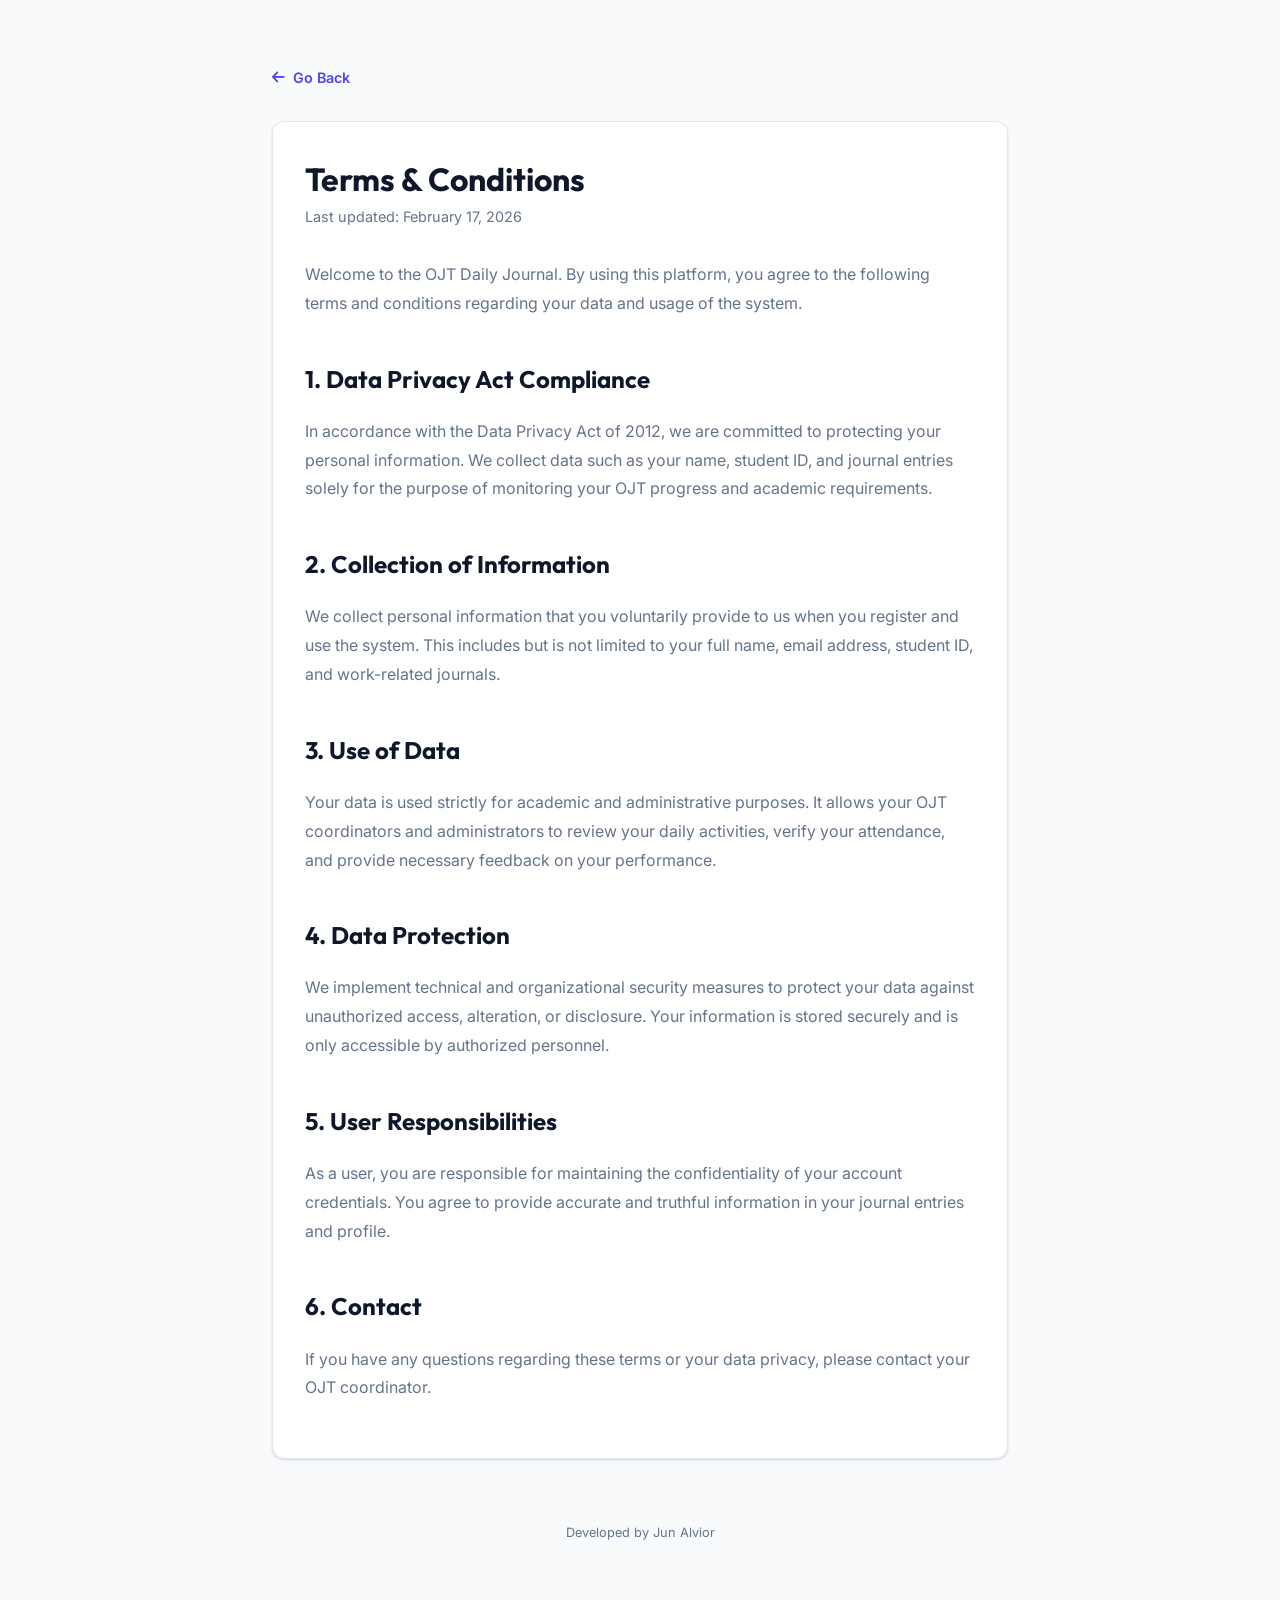
==== ojt-journals-main/terms.html @ 6db8e47f "si mj ampogi" ====
<!DOCTYPE html>
<html lang="en">
<head>
    <meta charset="UTF-8">
    <meta name="viewport" content="width=device-width, initial-scale=1.0">
    <title>Terms & Conditions | OJT Daily Journal</title>
    <link rel="stylesheet" href="system-script/styles.css">
    <link rel="stylesheet" href="https://cdnjs.cloudflare.com/ajax/libs/font-awesome/6.4.0/css/all.min.css">
    <style>
        .terms-container {
            max-width: 800px;
            margin: 4rem auto;
            padding: 0 2rem;
        }
        .terms-content {
            line-height: 1.8;
            color: var(--text);
        }
        .terms-content h2 {
            margin-top: 2.5rem;
            margin-bottom: 1rem;
            font-size: 1.5rem;
        }
        .terms-content p {
            margin-bottom: 1.5rem;
            color: var(--text-muted);
        }
        .back-link {
            display: inline-flex;
            align-items: center;
            gap: 0.5rem;
            color: var(--primary);
            text-decoration: none;
            font-weight: 600;
            margin-bottom: 2rem;
            font-size: 0.9rem;
        }
        .back-link:hover {
            text-decoration: underline;
        }
    </style>
</head>
<body>
    <div class="terms-container animate-fade">
        <a href="index.html" onclick="if(window.history.length > 1) { history.back(); return false; }" class="back-link">
            <i class="fas fa-arrow-left"></i> Go Back
        </a>
        
        <div class="glass-card">
            <h1>Terms & Conditions</h1>
            <p style="color: var(--text-muted); font-size: 0.9rem; margin-bottom: 2rem;">Last updated: February 17, 2026</p>

            <div class="terms-content">
                <p>Welcome to the OJT Daily Journal. By using this platform, you agree to the following terms and conditions regarding your data and usage of the system.</p>

                <h2>1. Data Privacy Act Compliance</h2>
                <p>In accordance with the Data Privacy Act of 2012, we are committed to protecting your personal information. We collect data such as your name, student ID, and journal entries solely for the purpose of monitoring your OJT progress and academic requirements.</p>

                <h2>2. Collection of Information</h2>
                <p>We collect personal information that you voluntarily provide to us when you register and use the system. This includes but is not limited to your full name, email address, student ID, and work-related journals.</p>

                <h2>3. Use of Data</h2>
                <p>Your data is used strictly for academic and administrative purposes. It allows your OJT coordinators and administrators to review your daily activities, verify your attendance, and provide necessary feedback on your performance.</p>

                <h2>4. Data Protection</h2>
                <p>We implement technical and organizational security measures to protect your data against unauthorized access, alteration, or disclosure. Your information is stored securely and is only accessible by authorized personnel.</p>

                <h2>5. User Responsibilities</h2>
                <p>As a user, you are responsible for maintaining the confidentiality of your account credentials. You agree to provide accurate and truthful information in your journal entries and profile.</p>

                <h2>6. Contact</h2>
                <p>If you have any questions regarding these terms or your data privacy, please contact your OJT coordinator.</p>
            </div>
        </div>

        <footer style="margin-top: 4rem; text-align: center; padding-bottom: 4rem;">
            <p style="font-size: 0.8rem; color: var(--text-muted);">Developed by Jun Alvior</p>
        </footer>
    </div>
</body>
</html>
---- ojt-journals-main/system-script/styles.css ----
@import url('https://fonts.googleapis.com/css2?family=Inter:wght@300;400;500;600;700&family=Outfit:wght@400;600;800&display=swap');

:root {
    --primary: #4f46e5;
    --primary-dark: #3730a3;
    --secondary: #ec4899;
    --accent: #6366f1;
    --background: #f8fafc;
    --card: #ffffff;
    --text: #0f172a;
    --text-muted: #64748b;
    --border: #e2e8f0;
    --success: #10b981;
    --warning: #f59e0b;
    --danger: #ef4444;
}

* {
    margin: 0;
    padding: 0;
    box-sizing: border-box;
}

body {
    font-family: 'Inter', sans-serif;
    background-color: var(--background);
    color: var(--text);
    line-height: 1.6;
    overflow-x: hidden;
    min-height: 100vh;
}

h1,
h2,
h3,
h4 {
    font-family: 'Outfit', sans-serif;
    font-weight: 700;
    color: var(--text);
}

.glass-card {
    background: var(--card);
    border: 1px solid var(--border);
    border-radius: 0.75rem;
    padding: 2rem;
    box-shadow: 0 1px 3px 0 rgba(0, 0, 0, 0.1), 0 1px 2px 0 rgba(0, 0, 0, 0.06);
}

.btn {
    display: inline-flex;
    align-items: center;
    justify-content: center;
    padding: 0.625rem 1.25rem;
    border-radius: 0.5rem;
    font-weight: 600;
    transition: all 0.2s cubic-bezier(0.4, 0, 0.2, 1);
    cursor: pointer;
    border: none;
    font-family: 'Inter', sans-serif;
    gap: 0.5rem;
    font-size: 0.875rem;
}

.btn-primary {
    background-color: var(--primary);
    color: white;
}

.btn-primary:hover {
    background-color: var(--primary-dark);
    transform: translateY(-1px);
}

.btn-outline {
    background: white;
    border: 1px solid var(--border);
    color: var(--text);
}

.btn-outline:hover {
    background: var(--background);
    border-color: var(--text-muted);
}

.input-group {
    margin-bottom: 1.25rem;
}

label {
    display: block;
    margin-bottom: 0.375rem;
    font-size: 0.875rem;
    font-weight: 500;
    color: var(--text);
}

input,
textarea,
select {
    width: 100%;
    padding: 0.625rem 0.875rem;
    background: #ffffff;
    border: 1px solid var(--border);
    border-radius: 0.5rem;
    color: var(--text);
    font-family: 'Inter', sans-serif;
    transition: all 0.2s;
    font-size: 0.875rem;
}

input:focus,
textarea:focus,
select:focus {
    outline: none;
    border-color: var(--primary);
    box-shadow: 0 0 0 3px rgba(79, 70, 229, 0.1);
}

.nav {
    display: flex;
    justify-content: space-between;
    align-items: center;
    padding: 1rem 2rem;
    position: sticky;
    top: 0;
    z-index: 100;
    background: rgba(255, 255, 255, 0.8);
    backdrop-filter: blur(12px);
    border-bottom: 1px solid var(--border);
}

.nav-links {
    display: flex;
    gap: 1.5rem;
    align-items: center;
}

.nav-link {
    text-decoration: none;
    color: var(--text-muted);
    font-size: 0.9rem;
    font-weight: 500;
    transition: all 0.2s;
    display: flex;
    align-items: center;
    gap: 0.5rem;
}

.nav-link:hover,
.nav-link.active {
    color: var(--primary);
}

.nav-link.active {
    display: none !important;
}

.nav-link i {
    font-size: 1rem;
}

.logo {
    display: flex;
    align-items: center;
    gap: 0.5rem;
    font-size: 1.25rem;
    font-weight: 800;
    font-family: 'Outfit', sans-serif;
    color: var(--text);
    text-decoration: none;
    letter-spacing: -0.025em;
}

.logo span {
    color: var(--primary);
}

.badge {
    padding: 0.25rem 0.75rem;
    border-radius: 9999px;
    font-size: 0.75rem;
    font-weight: 600;
}

.badge-success {
    background: #d1fae5;
    color: #065f46;
}

.badge-warning {
    background: #fef3c7;
    color: #92400e;
}

.badge-danger {
    background: #fee2e2;
    color: #991b1b;
}

.container {
    max-width: 1000px;
    margin: 0 auto;
    padding: 2.5rem 1.5rem;
}

@keyframes fadeIn {
    from {
        opacity: 0;
        transform: translateY(4px);
    }

    to {
        opacity: 1;
        transform: translateY(0);
    }
}

.animate-fade {
    animation: fadeIn 0.4s ease-out forwards;
}

/* Skeleton Loading Animation */
.skeleton {
    background: linear-gradient(90deg, #f0f0f0 25%, #e0e0e0 50%, #f0f0f0 75%);
    background-size: 200% 100%;
    animation: skeleton-loading 1.5s infinite linear;
    border-radius: 4px;
    color: transparent !important;
}

@keyframes skeleton-loading {
    0% {
        background-position: 200% 0;
    }

    100% {
        background-position: -200% 0;
    }
}

@keyframes pulse-soft {
    0% {
        transform: scale(1);
        opacity: 1;
    }

    50% {
        transform: scale(1.02);
        opacity: 0.9;
    }

    100% {
        transform: scale(1);
        opacity: 1;
    }
}

.animate-pulse {
    animation: pulse-soft 2s infinite ease-in-out;
}

/* Toast Notifications */
#toast-container {
    position: fixed;
    bottom: 2rem;
    right: 2rem;
    z-index: 9999;
    display: flex;
    flex-direction: column;
    gap: 0.75rem;
}

.toast {
    background: var(--card);
    border: 1px solid var(--border);
    padding: 1rem 1.5rem;
    border-radius: 0.75rem;
    box-shadow: 0 10px 15px -3px rgba(0, 0, 0, 0.1);
    display: flex;
    align-items: center;
    gap: 0.75rem;
    min-width: 300px;
    animation: slideIn 0.3s cubic-bezier(0.16, 1, 0.3, 1) forwards;
    color: var(--text);
}

.toast i {
    font-size: 1.25rem;
}

.toast.success i {
    color: var(--success);
}

.toast.error i {
    color: var(--danger);
}

.toast.info i {
    color: var(--primary);
}

@keyframes slideIn {
    from {
        transform: translateX(120%);
        opacity: 0;
    }

    to {
        transform: translateX(0);
        opacity: 1;
    }
}

@keyframes slideOut {
    from {
        transform: translateX(0);
        opacity: 1;
    }

    to {
        transform: translateX(120%);
        opacity: 0;
    }
}

/* Custom Prompt Modal */
#prompt-modal {
    display: none;
    position: fixed;
    top: 0;
    left: 0;
    width: 100%;
    height: 100%;
    background: rgba(15, 23, 42, 0.4);
    backdrop-filter: blur(4px);
    z-index: 9900;
    justify-content: center;
    align-items: center;
}

.prompt-card {
    background: var(--card);
    border: 1px solid var(--border);
    padding: 2rem;
    border-radius: 1rem;
    max-width: 400px;
    width: 90%;
    text-align: center;
    box-shadow: 0 20px 25px -5px rgba(0, 0, 0, 0.1);
}

/* Responsive Adjustments for Small Devices */
@media (max-width: 768px) {
    .container {
        padding: 1rem;
    }

    .glass-card {
        padding: 1rem;
    }

    .nav {
        padding: 0.6rem 1rem;
    }

    .nav-links {
        gap: 0.75rem;
    }

    .nav-link {
        font-size: 0.8rem;
    }

    h1 {
        font-size: 1.5rem;
    }

    h2 {
        font-size: 1.25rem;
    }

    .page-header {
        flex-direction: column;
        align-items: flex-start;
        gap: 1rem;
        margin-bottom: 1.5rem;
    }
}

@media (max-width: 640px) {
    .nav {
        padding: 0.6rem 1rem;
        display: flex;
        justify-content: space-between;
        align-items: center;
    }

    .logo {
        flex: 1;
        display: flex;
        justify-content: center;
        margin-left: 0;
    }

    .hide-mobile {
        display: none !important;
    }

    .show-mobile-only {
        display: block !important;
    }

    .menu-toggle {
        display: block;
        font-size: 1.25rem;
        background: none;
        border: none;
        color: var(--text);
        cursor: pointer;
        padding: 0.5rem;
        z-index: 101;
        order: -1;
        width: 40px;
    }

    .nav>div:last-child {
        width: 40px;
        display: flex;
        justify-content: flex-end;
    }

    .nav-links {
        display: none;
        position: absolute;
        top: 100%;
        left: 0;
        width: 100%;
        background: var(--card);
        flex-direction: column;
        padding: 1rem;
        border-bottom: 1px solid var(--border);
        box-shadow: 0 4px 6px -1px rgba(0, 0, 0, 0.1);
        gap: 1rem;
    }

    .nav-links.active {
        display: flex;
    }
}

@media (max-width: 480px) {
    body {
        font-size: 14px;
    }

    .student-table th,
    .student-table td {
        padding: 0.5rem 0.4rem;
        font-size: 0.75rem;
    }

    .badge {
        padding: 0.1rem 0.4rem;
        font-size: 0.65rem;
    }

    .btn {
        padding: 0.4rem 0.6rem;
        font-size: 0.7rem;
    }

    .search-box {
        max-width: none;
    }

    .student-table td:last-child {
        display: flex;
        gap: 0.25rem;
        flex-wrap: wrap;
    }

    .student-table .btn {
        padding: 0.3rem 0.5rem;
        min-width: auto;
    }
}

@media (min-width: 641px) {
    .menu-toggle {
        display: none;
    }
}

/* Minimal Footer */
.minimal-footer {
    padding: 2.5rem 0;
    text-align: center;
    border-top: 1px solid var(--border);
    margin-top: 4rem;
}

.minimal-footer p {
    font-size: 0.8rem;
    color: var(--text-muted);
    display: flex;
    flex-direction: column;
    gap: 0.5rem;
    align-items: center;
}

.minimal-footer a {
    color: var(--primary);
    text-decoration: none;
    font-weight: 500;
}

.minimal-footer a:hover {
    text-decoration: underline;
}
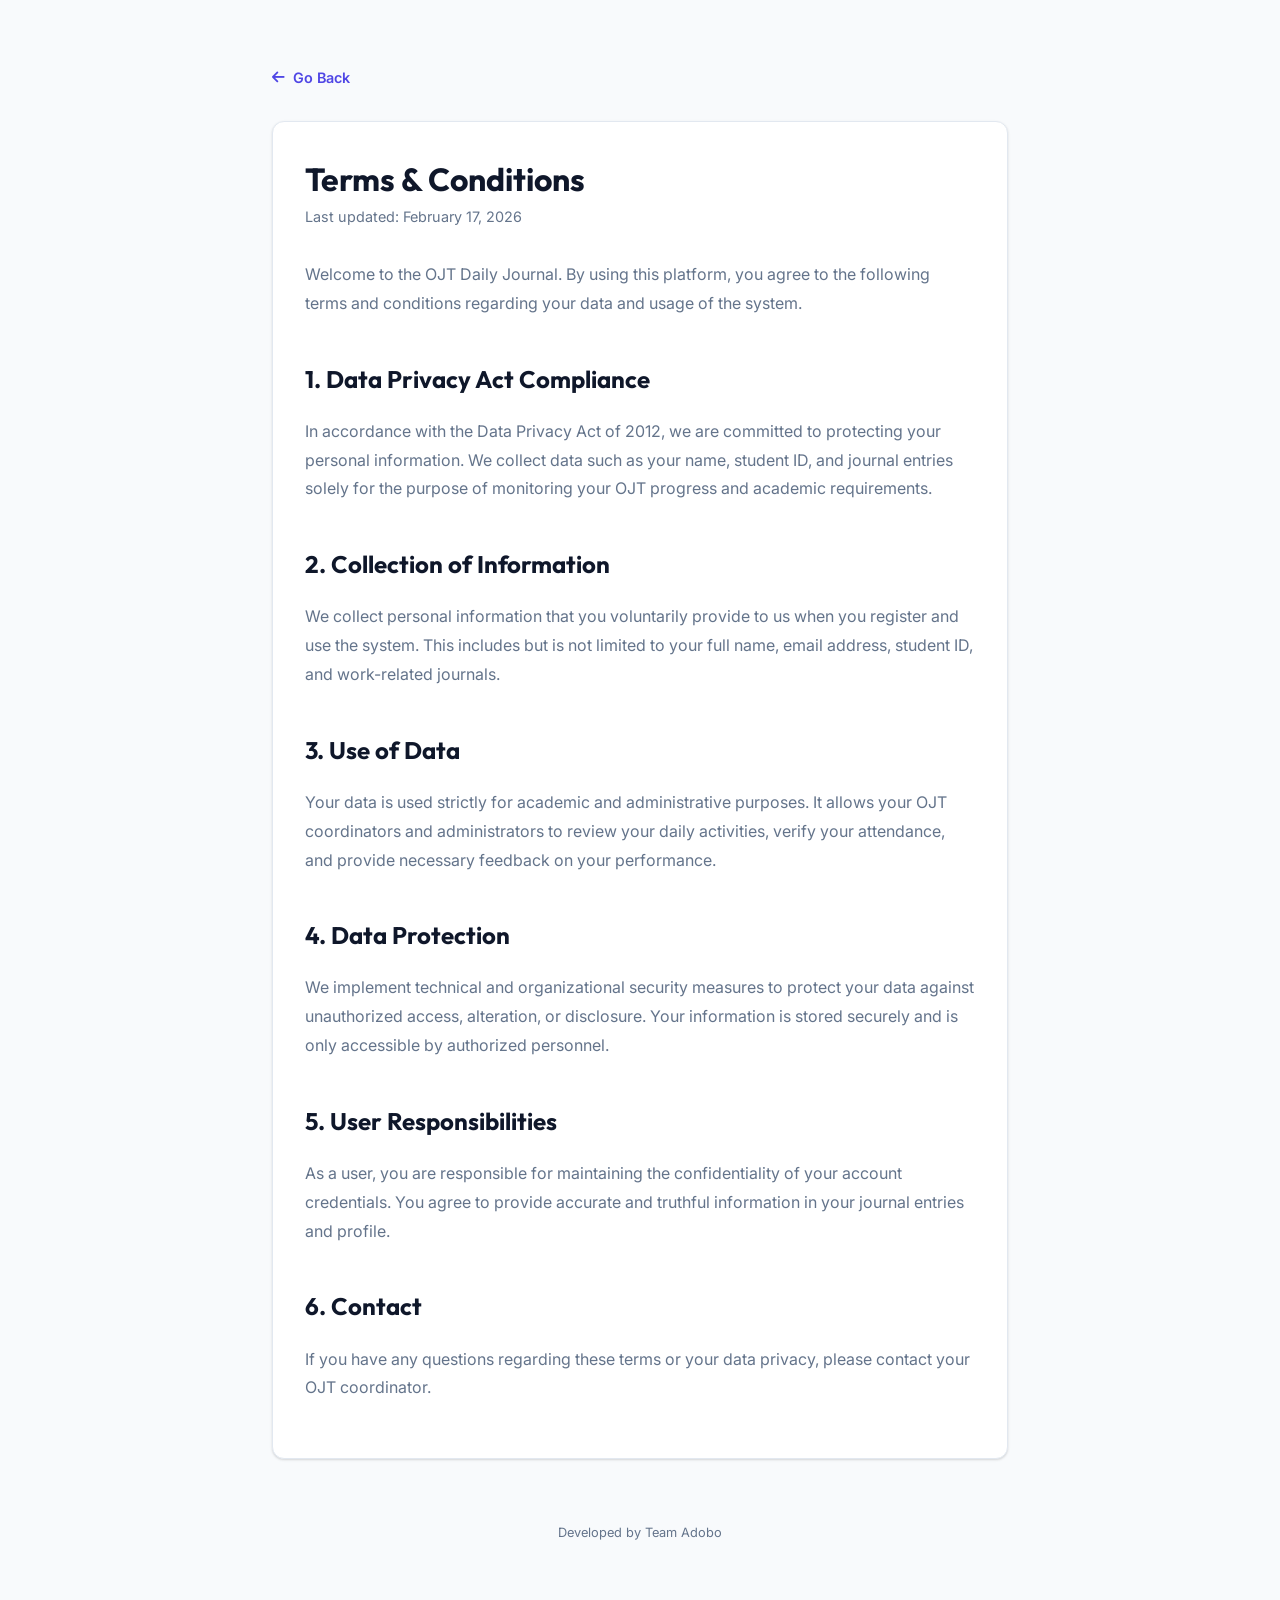
==== commit a3031c6b: "nagdagdag kami ng mga features" ====
--- a/ojt-journals-main/terms.html
+++ b/ojt-journals-main/terms.html
@@ -74,7 +74,7 @@
         </div>
 
         <footer style="margin-top: 4rem; text-align: center; padding-bottom: 4rem;">
-            <p style="font-size: 0.8rem; color: var(--text-muted);">Developed by Jun Alvior</p>
+            <p style="font-size: 0.8rem; color: var(--text-muted);">Developed by Team Adobo</p>
         </footer>
     </div>
 </body>
